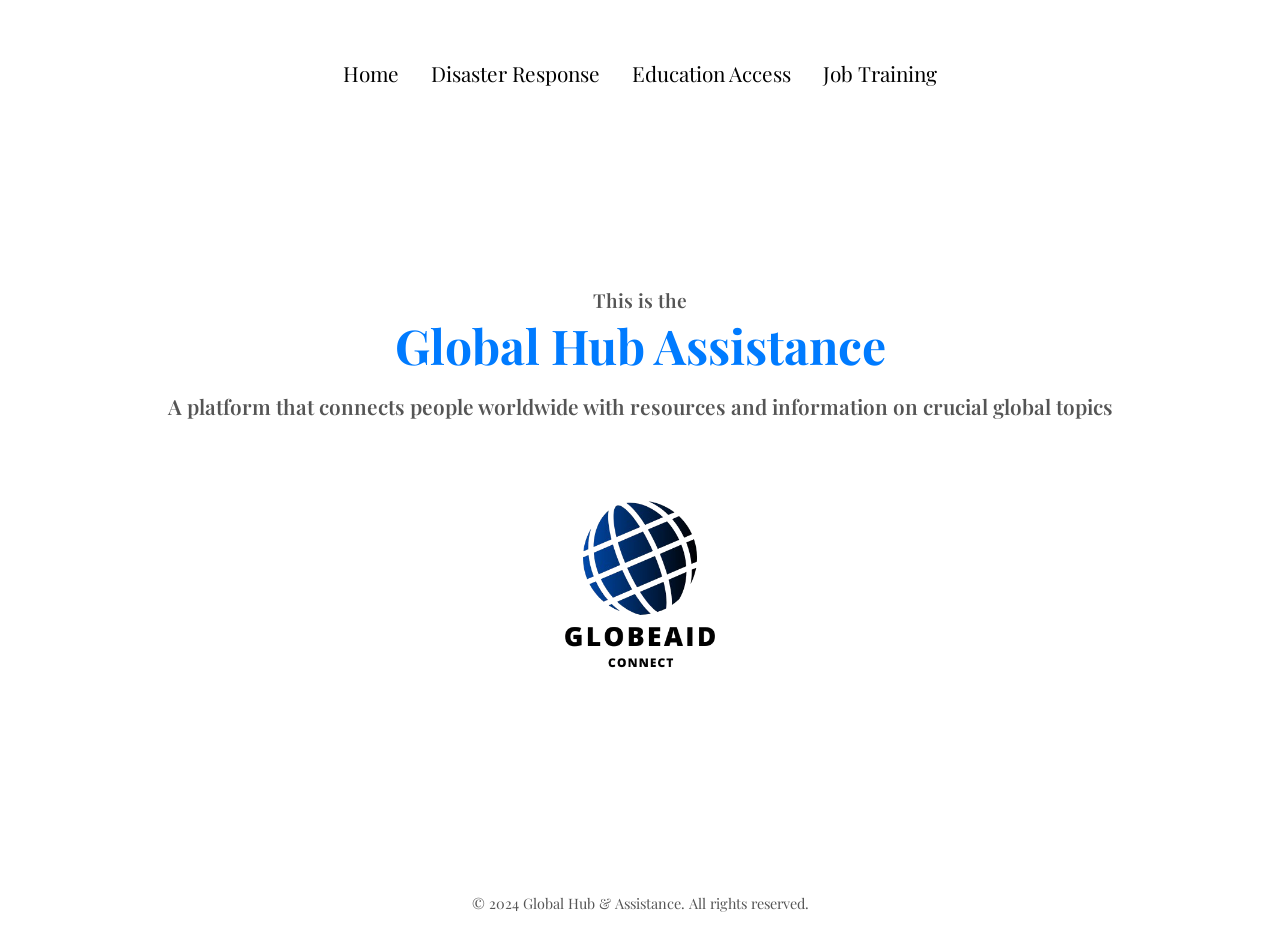
==== index.html @ 2ac79152 "recommiting" ====
<!DOCTYPE html>
<html lang="en">
<head>
    <meta charset="UTF-8">
    <meta name="viewport" content="width=device-width, initial-scale=1.0">
    <title>Global Knowledge and Assistance Hub</title>
    <link rel="stylesheet" href="style.css"/>
    <link rel="stylesheet" href="mediaqueries.css"/>
</head>

<body>
   <nav id="desktop-nav">
       <!-- List of my pages that are gonna get linked -->
       <div>
            <ul class="nav-links">
                <li><a href="index.html">Home</a></li>
                <li><a href="disaster-response.html">Disaster Response</a></li>
                <li><a href="education-access.html">Education Access</a></li>
                <li><a href="job-training.html">Job Training</a></li>
            </ul>
       </div>
   </nav>

   <section id="home">
        <div class="section_text">
            <p class="section_text_p1"> This is the </p>
            <h1 class="title"> Global Hub Assistance </h1>
            <p class="section_text_p2"> A platform that connects people worldwide with resources and information on crucial global topics </p>
            <div class="logo">
            <img
                src="./assets/Global_Hub_Logo.png"
                alt="Logo of Global Hub"
            /> 
            </div>
        </div>
    </section>

    <footer>
        <p>&copy; 2024 Global Hub & Assistance. All rights reserved.</p>
    </footer>

</body>
</html>
---- style.css ----
/* GENERAL */


@import url('https://fonts.googleapis.com/css2?family=Playfair+Display:ital,wght@0,400..900;1,400..900&display=swap');

/* Removes default margin and padding */
* {
   margin: 0;
   padding: 0;
}


body {
    font-family: "Playfair Display", serif;
}


html {
   scroll-behavior: smooth;
}


p {
   color:rgb(85,85,85);
}


/* TRANSITIONS */


a,
.btn {
   transition: all 300ms ease;
}


/* DESKTOP NAV */


nav,
.nav-links {
   display: flex;
}


nav {
   justify-content: space-around;
   align-items: center;
   height: 17vh;
}


/* Used to make gap between words/ pages */
.nav-links {
   gap: 2rem;
   list-style: none;
   font-size: 1.3rem;
   display: flex;
   margin: 0;
   padding: 0;
}


.nav-links li {
   position: relative; /* Required for dropdown positioning */
}


/* Removes underline and color of the words*/


a {
   color: black;
   text-decoration: none;
   text-decoration: white;
}


/* Used for when you click on the words
Links are styled to be clean (no underline)
with hover effects adding an underline with a custom color */


a:hover {
   color: grey;
   text-decoration: underline;
   text-underline-offset: 1rem;
   text-decoration-color: rgb(181,181,181);
}


.nav-links a:hover {
   color: black;
}

/* SECTIONS */


section {
    padding-top: 4wh;
    height: 96wh;
    margin: 0 10rem;
    box-sizing: border-box;
    min-height: fit-content;
}
 
 
.section-container {
    display: flex;
}
 
 
 /* HOME SECTION */
 
 
#home {
    display: flex;
    justify-content: center;
    gap: 5rem;
    height: 80vh;
}
 
.section_text {
    align-self: center;
    flex-direction: column; /* Ensures content stacks vertically */
    align-items: center;    /* Centers content horizontally */
    text-align: center;
}
 
 
.section_text p {
    font-weight: 600;
}
 
 
.section_text_p1 {
    text-align: center;
    font-size: 1.20rem;
}

.section_text_p2 {
    font-size: 1.30rem;
    margin-bottom: 1rem;
} 
 
 
.title {
    font-size: 3rem;
    text-align: center;
}

.logo {
    margin-top: 1rem; /* Adds space between text and logo */
    align-self: center;
}

.logo img {
    width: 300px;
    height: auto;
}
 
 
.logo-hover {
    cursor: default;
}

/* Headings */
h1 {
    color: #007bff;
    font-size: 24px;
    margin-bottom: 15px;
}

h2 {
    color: #0056b3;
    font-size: 20px;
    margin-bottom: 10px;
}

/* List Styling */
ul {
    list-style-type: disc;
    margin-left: 20px;
}

ul li {
    margin-bottom: 8px;
}

/* Map Styling */
#map {
    margin-top: 20px;
    border: 2px solid #ddd;
    border-radius: 8px;
    box-shadow: 0 2px 4px rgba(0, 0, 0, 0.1);
}

h3 {
    color: #0077ff;
}

/* Section Styles */
.ea_intro {
    background-color: #e6f7ff;
    padding: 20px;
    border-radius: 8px;
    margin-bottom: 20px;
}

.scholarship-type {
    margin-bottom: 20px;
}

.scholarship-type h3 {
    font-size: 1.5em;
    margin-bottom: 10px;
}

footer {
    color: black;
    padding: 20px;
    text-align: center;
    font-size: 0.9em;
}

header {
    text-align: center;  /* Centers the text */
    display: flex;  /* Enables flexbox */
    flex-direction: column;  /* Aligns items vertically */
    justify-content: center;  /* Centers items vertically */
    align-items: center;  /* Centers items horizontally */
    padding: 20px;
    margin: 20px auto;
    background-color: #ffffff;
    max-width: 1200px;
    border-radius: 8px;
    box-shadow: 0 0 10px rgba(0, 0, 0, 0.1);
}

header h1 {
    margin-bottom: 10px;
}

header p {
    font-size: 1.2em;
}

.platforms-section {
    margin-bottom: 30px;
}

.platform {
    background-color: #fff;
    margin: 10px 0;
    padding: 20px;
    border: 1px solid #ddd;
    border-radius: 8px;
    box-shadow: 0 2px 4px rgba(0,0,0,0.1);
}

.platform h3 {
    color: #2980b9;
    font-size: 1.2em;
}

.platform p {
    font-size: 1em;
    margin-bottom: 15px;
}

.platform a {
    text-decoration: none;
    color: #2980b9;
    font-weight: bold;
}

.platform a:hover {
    text-decoration: underline;
}

.faq-container {
    max-width: 800px;
    margin: 50px auto;
    padding: 20px;
    background-color: #fff;
    border-radius: 8px;
    box-shadow: 0 4px 6px rgba(0, 0, 0, 0.1);
}

.faq-item {
    margin-bottom: 15px;
    border-bottom: 1px solid #ddd;
}

.faq-question {
    width: 100%;
    padding: 15px;
    background-color: #2980b9;
    color: #fff;
    font-size: 1.1em;
    text-align: left;
    border: none;
    cursor: pointer;
    border-radius: 8px;
    transition: background-color 0.3s ease;
}

.faq-question:hover {
    background-color: #3498db;
}

.faq-answer {
    display: none;
    padding: 15px;
    background-color: #ecf0f1;
    border-radius: 8px;
    margin-top: 10px;
    max-height: 0;
    overflow: hidden;
    transition: max-height 0.3s ease-out;
}

.faq-answer.show {
    max-height: 200px;
    display: block;
}

.faq-answer p {
    margin: 0;
}

section p.success {
    font-style: italic;
    color: #0077cc;
}

/* FAQ Section */
section ul.faq {
    padding-left: 20px;
}

section ul.faq li {
    margin-bottom: 10px;
}

section ul.faq li strong {
    font-weight: bold;
}

/* General Button Styling */
button {
    background-color: #0044cc;
    color: white;
    border: none;
    padding: 10px 20px;
    border-radius: 5px;
    cursor: pointer;
    font-size: 1rem;
}

button:hover {
    background-color: #0033aa;
}
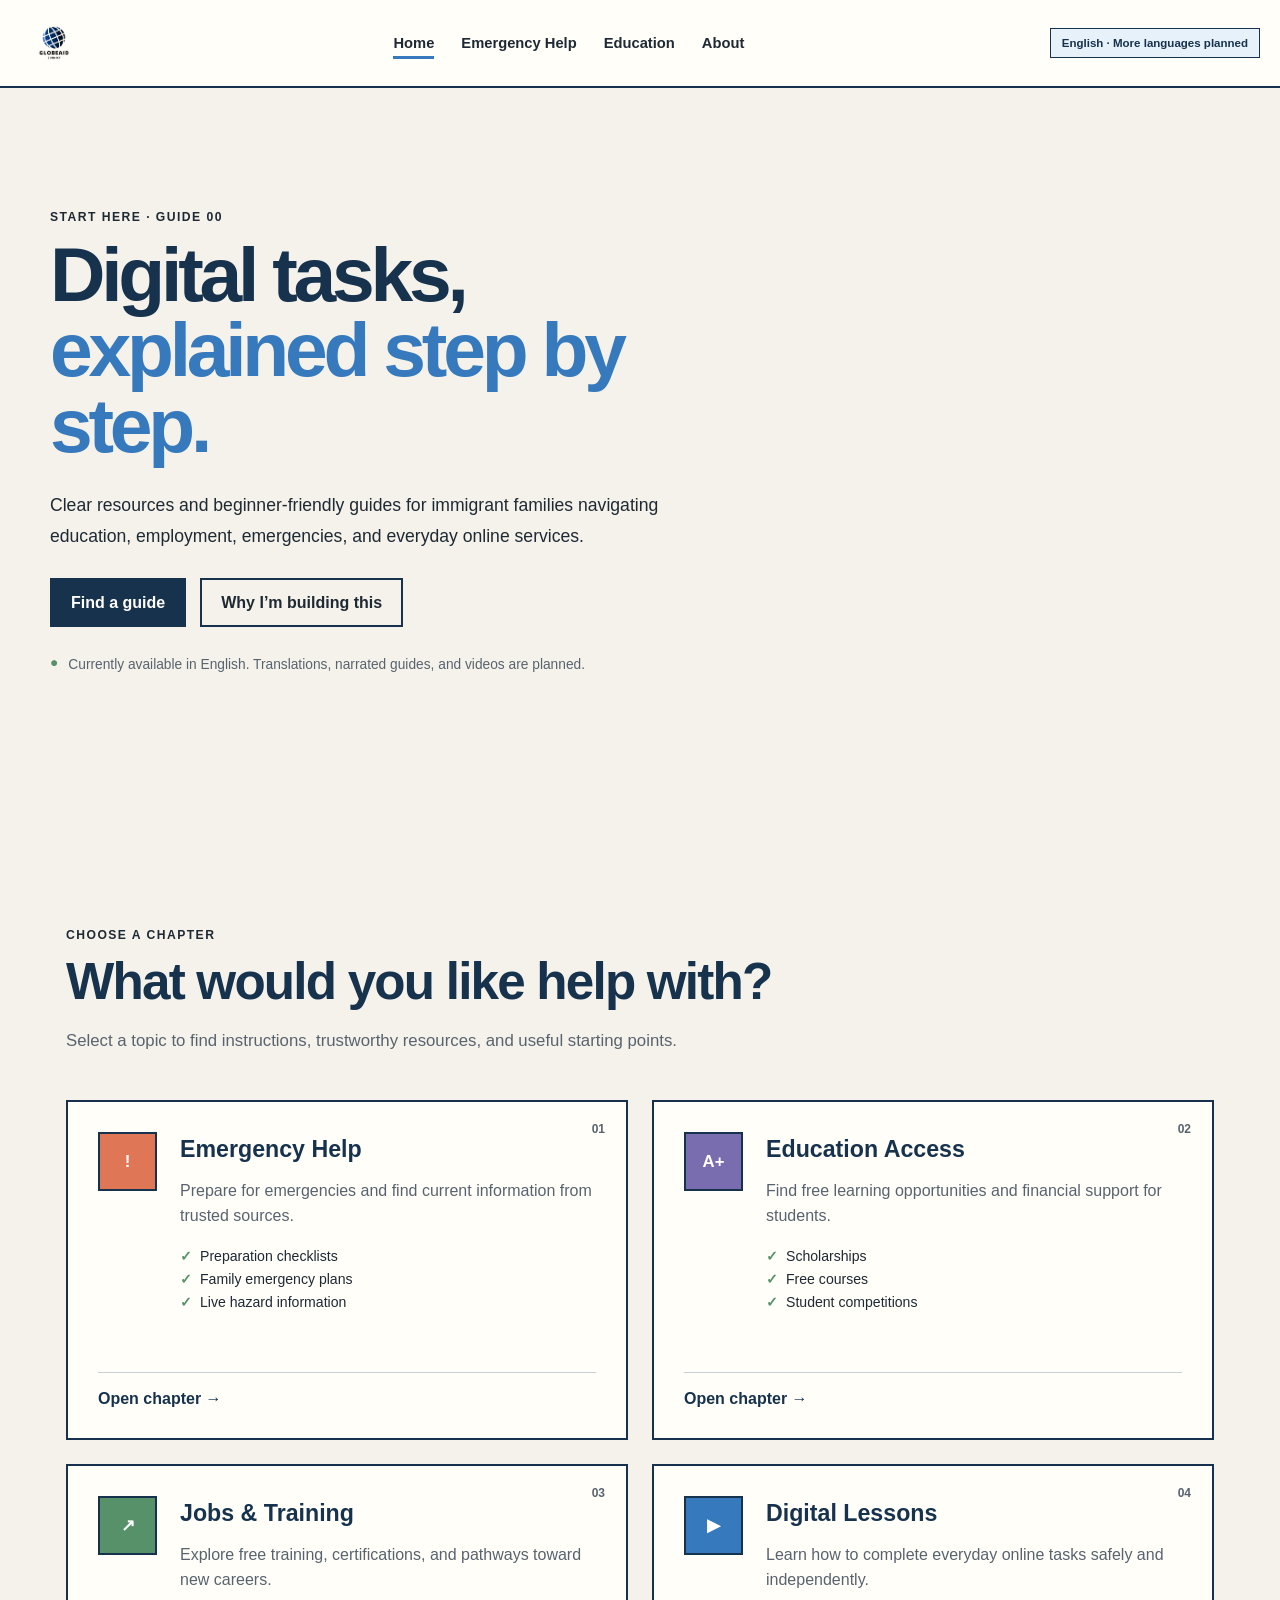
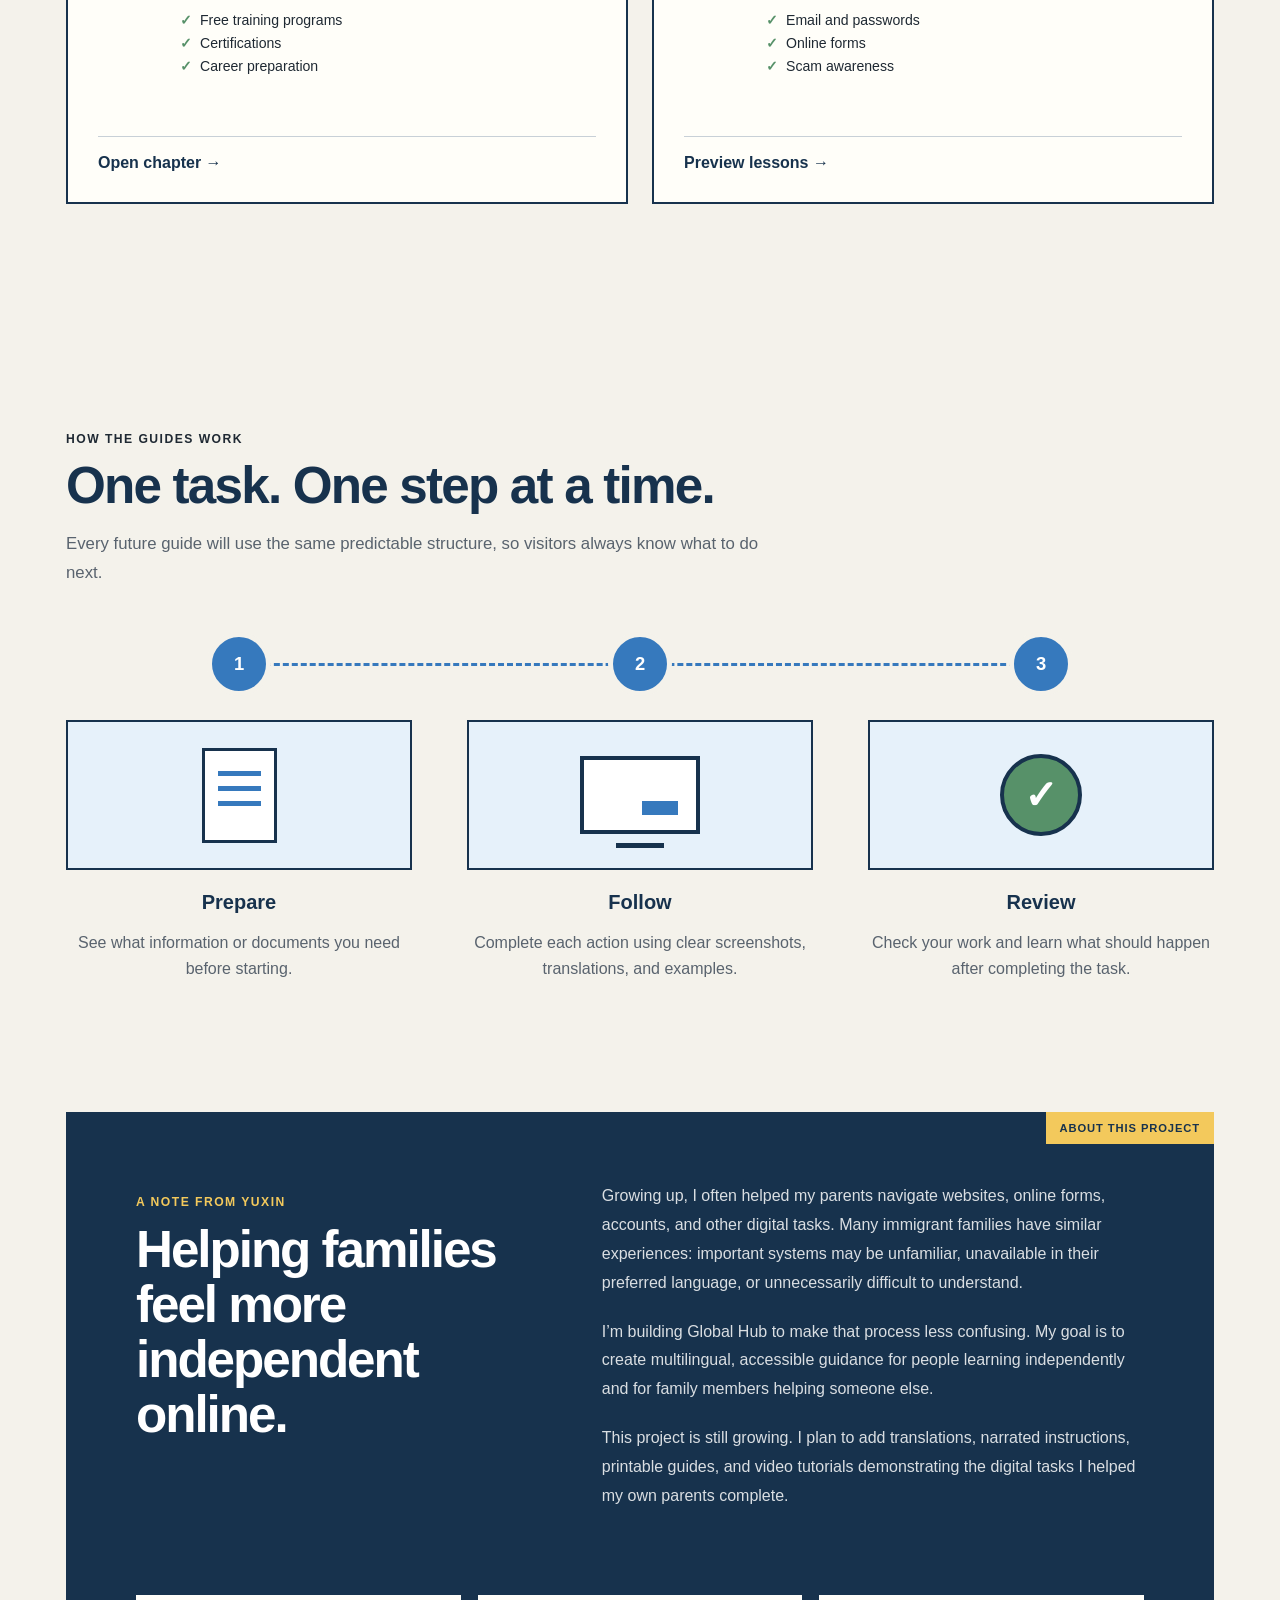
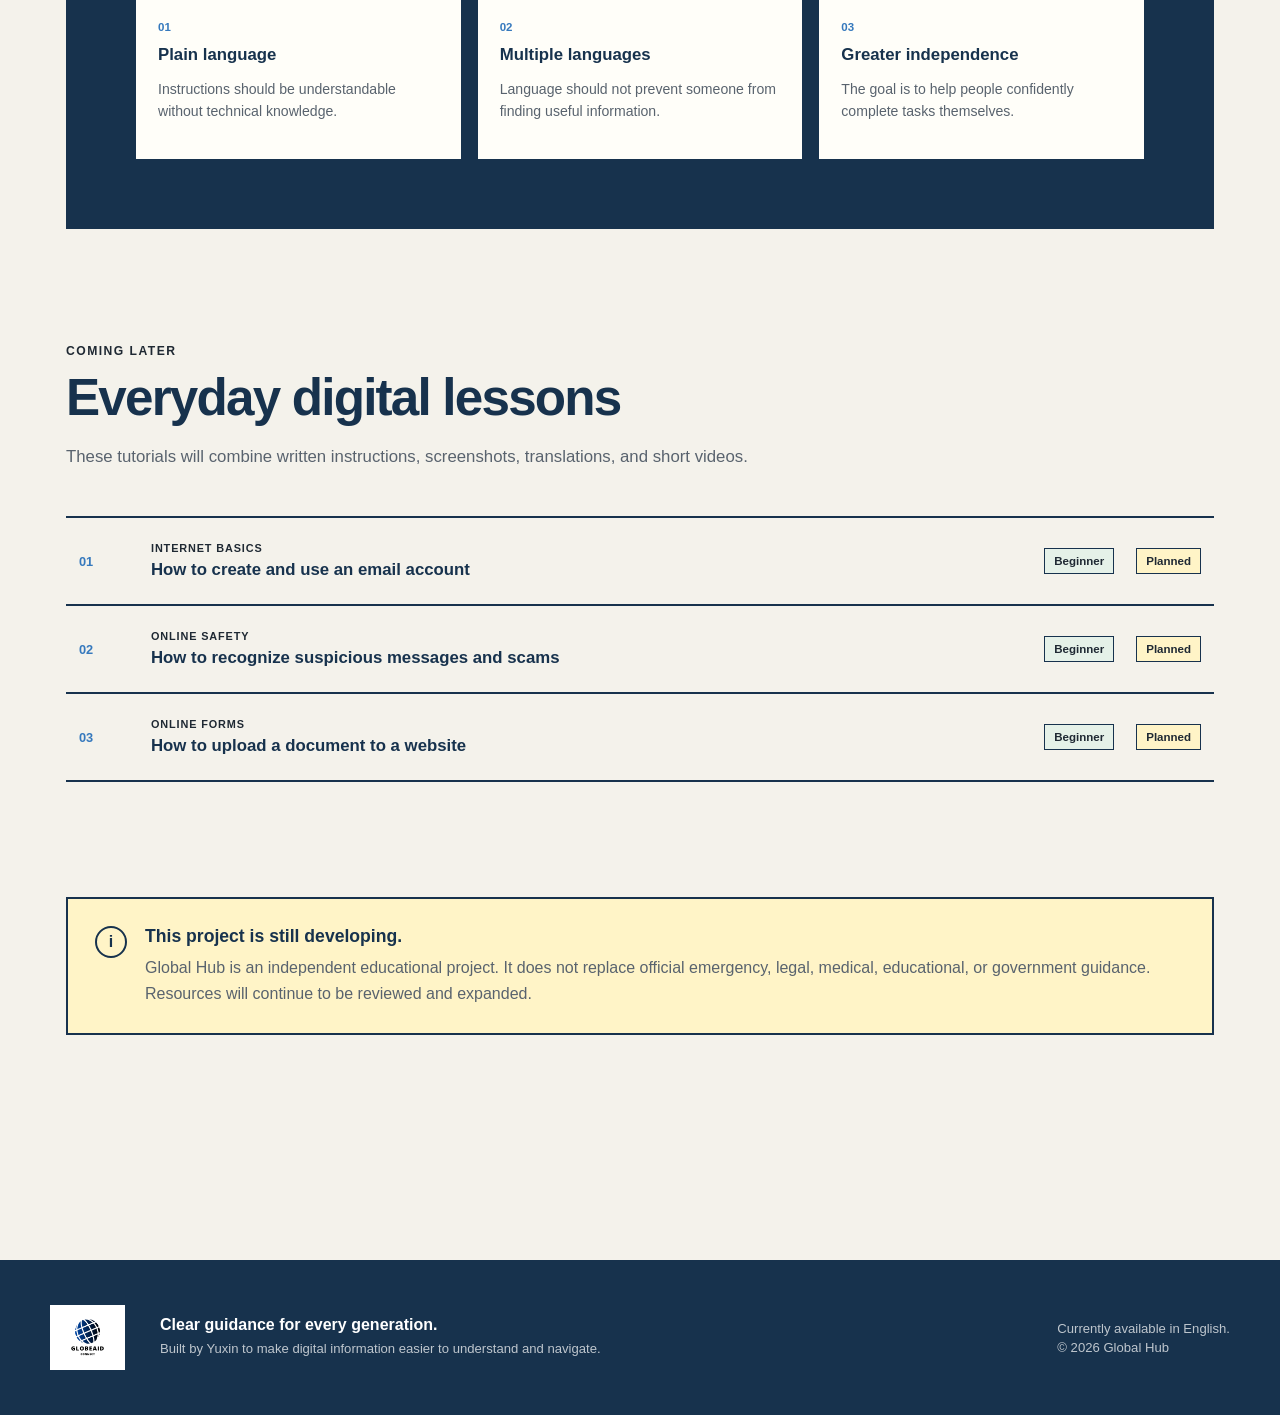
==== commit d377449b: "Finished" ====
--- a/index.html
+++ b/index.html
@@ -1,43 +1,468 @@
 <!DOCTYPE html>
 <html lang="en">
 <head>
-    <meta charset="UTF-8">
-    <meta name="viewport" content="width=device-width, initial-scale=1.0">
-    <title>Global Knowledge and Assistance Hub</title>
-    <link rel="stylesheet" href="style.css"/>
-    <link rel="stylesheet" href="mediaqueries.css"/>
+  <meta charset="UTF-8">
+
+  <meta
+    name="viewport"
+    content="width=device-width, initial-scale=1.0"
+  >
+
+  <meta
+    name="description"
+    content="Clear, multilingual digital guidance and resources for immigrant and low-income families."
+  >
+
+  <title>Global Hub | Clear Digital Guidance</title>
+
+  <link rel="stylesheet" href="./home.css">
 </head>
 
-<body>
-   <nav id="desktop-nav">
-       <!-- List of my pages that are gonna get linked -->
-       <div>
-            <ul class="nav-links">
-                <li><a href="index.html">Home</a></li>
-                <li><a href="disaster-response.html">Disaster Response</a></li>
-                <li><a href="education-access.html">Education Access</a></li>
-                <li><a href="job-training.html">Job Training</a></li>
+<body class="manual-home">
+  <!-- Navigation -->
+  <header class="site-header">
+    <nav class="manual-nav" aria-label="Main navigation">
+      <a
+        class="logo-link"
+        href="index.html"
+        aria-label="Global Hub home"
+      >
+        <img
+          src="./assets/Global_Hub_Logo.png"
+          alt="Global Hub"
+          class="nav-logo"
+        >
+      </a>
+
+      <ul class="nav-links">
+        <li>
+          <a
+            class="active-page"
+            aria-current="page"
+            href="index.html"
+          >
+            Home
+          </a>
+        </li>
+
+        <li>
+          <a href="disaster-response.html">
+            Emergency Help
+          </a>
+        </li>
+
+        <li>
+          <a href="education-access.html">
+            Education
+          </a>
+        </li>
+
+        <li>
+          <a href="#mission">
+            About
+          </a>
+        </li>
+      </ul>
+
+      <span class="language-note">
+        English · More languages planned
+      </span>
+    </nav>
+  </header>
+
+  <main>
+    <!-- Hero -->
+    <section class="manual-hero">
+      <div class="hero-content">
+        <p class="chapter-label">
+          START HERE · GUIDE 00
+        </p>
+
+        <h1>
+          Digital tasks,
+          <span>explained step by step.</span>
+        </h1>
+
+        <p class="hero-description">
+          Clear resources and beginner-friendly guides for
+          immigrant families navigating education, employment,
+          emergencies, and everyday online services.
+        </p>
+
+        <div class="hero-actions">
+          <a class="primary-button" href="#choose-help">
+            Find a guide
+          </a>
+
+          <a class="secondary-button" href="#mission">
+            Why I’m building this
+          </a>
+        </div>
+
+        <div class="availability-note">
+          <span aria-hidden="true">●</span>
+
+          <p>
+            Currently available in English. Translations,
+            narrated guides, and videos are planned.
+          </p>
+        </div>
+      </div>
+
+    <!-- Main choices -->
+    <section class="help-section" id="choose-help">
+      <header class="section-heading">
+        <p class="chapter-label">CHOOSE A CHAPTER</p>
+        <h2>What would you like help with?</h2>
+
+        <p>
+          Select a topic to find instructions, trustworthy
+          resources, and useful starting points.
+        </p>
+      </header>
+
+      <div class="chapter-grid">
+        <a
+          class="chapter-card emergency-chapter"
+          href="disaster-response.html"
+        >
+          <span class="chapter-number">01</span>
+
+          <span class="chapter-icon" aria-hidden="true">!</span>
+
+          <div>
+            <h3>Emergency Help</h3>
+
+            <p>
+              Prepare for emergencies and find current information
+              from trusted sources.
+            </p>
+
+            <ul>
+              <li>Preparation checklists</li>
+              <li>Family emergency plans</li>
+              <li>Live hazard information</li>
             </ul>
-       </div>
-   </nav>
-
-   <section id="home">
-        <div class="section_text">
-            <p class="section_text_p1"> This is the </p>
-            <h1 class="title"> Global Hub Assistance </h1>
-            <p class="section_text_p2"> A platform that connects people worldwide with resources and information on crucial global topics </p>
-            <div class="logo">
-            <img
-                src="./assets/Global_Hub_Logo.png"
-                alt="Logo of Global Hub"
-            /> 
+          </div>
+
+          <span class="chapter-link">
+            Open chapter →
+          </span>
+        </a>
+
+        <a
+          class="chapter-card education-chapter"
+          href="education-access.html"
+        >
+          <span class="chapter-number">02</span>
+
+          <span class="chapter-icon" aria-hidden="true">A+</span>
+
+          <div>
+            <h3>Education Access</h3>
+
+            <p>
+              Find free learning opportunities and financial
+              support for students.
+            </p>
+
+            <ul>
+              <li>Scholarships</li>
+              <li>Free courses</li>
+              <li>Student competitions</li>
+            </ul>
+          </div>
+
+          <span class="chapter-link">
+            Open chapter →
+          </span>
+        </a>
+
+        <a
+          class="chapter-card jobs-chapter"
+          href="job-training.html"
+        >
+          <span class="chapter-number">03</span>
+
+          <span class="chapter-icon" aria-hidden="true">↗</span>
+
+          <div>
+            <h3>Jobs & Training</h3>
+
+            <p>
+              Explore free training, certifications, and pathways
+              toward new careers.
+            </p>
+
+            <ul>
+              <li>Free training programs</li>
+              <li>Certifications</li>
+              <li>Career preparation</li>
+            </ul>
+          </div>
+
+          <span class="chapter-link">
+            Open chapter →
+          </span>
+        </a>
+
+        <a
+          class="chapter-card lessons-chapter"
+          href="#future-lessons"
+        >
+          <span class="chapter-number">04</span>
+
+          <span class="chapter-icon" aria-hidden="true">▶</span>
+
+          <div>
+            <h3>Digital Lessons</h3>
+
+            <p>
+              Learn how to complete everyday online tasks safely
+              and independently.
+            </p>
+
+            <ul>
+              <li>Email and passwords</li>
+              <li>Online forms</li>
+              <li>Scam awareness</li>
+            </ul>
+          </div>
+
+          <span class="chapter-link">
+            Preview lessons →
+          </span>
+        </a>
+      </div>
+    </section>
+
+    <!-- How it works -->
+    <section class="process-section">
+      <header class="section-heading">
+        <p class="chapter-label">HOW THE GUIDES WORK</p>
+        <h2>One task. One step at a time.</h2>
+
+        <p>
+          Every future guide will use the same predictable
+          structure, so visitors always know what to do next.
+        </p>
+      </header>
+
+      <ol class="process-list">
+        <li>
+          <span class="process-number">1</span>
+
+          <div class="process-illustration" aria-hidden="true">
+            <div class="simple-document">
+              <span></span>
+              <span></span>
+              <span></span>
             </div>
-        </div>
+          </div>
+
+          <h3>Prepare</h3>
+
+          <p>
+            See what information or documents you need before
+            starting.
+          </p>
+        </li>
+
+        <li>
+          <span class="process-number">2</span>
+
+          <div class="process-illustration" aria-hidden="true">
+            <div class="simple-screen">
+              <span class="screen-button"></span>
+            </div>
+          </div>
+
+          <h3>Follow</h3>
+
+          <p>
+            Complete each action using clear screenshots,
+            translations, and examples.
+          </p>
+        </li>
+
+        <li>
+          <span class="process-number">3</span>
+
+          <div class="process-illustration" aria-hidden="true">
+            <div class="simple-check">✓</div>
+          </div>
+
+          <h3>Review</h3>
+
+          <p>
+            Check your work and learn what should happen after
+            completing the task.
+          </p>
+        </li>
+      </ol>
     </section>
 
-    <footer>
-        <p>&copy; 2024 Global Hub & Assistance. All rights reserved.</p>
-    </footer>
-
+    <!-- Mission -->
+    <section class="mission-section" id="mission">
+      <div class="mission-marker" aria-hidden="true">
+        ABOUT THIS PROJECT
+      </div>
+
+      <div class="mission-heading">
+        <p class="chapter-label">A NOTE FROM YUXIN</p>
+
+        <h2>
+          Helping families feel more independent online.
+        </h2>
+      </div>
+
+      <div class="mission-copy">
+        <p>
+          Growing up, I often helped my parents navigate websites,
+          online forms, accounts, and other digital tasks. Many
+          immigrant families have similar experiences: important
+          systems may be unfamiliar, unavailable in their preferred
+          language, or unnecessarily difficult to understand.
+        </p>
+
+        <p>
+          I’m building Global Hub to make that process less
+          confusing. My goal is to create multilingual, accessible
+          guidance for people learning independently and for family
+          members helping someone else.
+        </p>
+
+        <p>
+          This project is still growing. I plan to add translations,
+          narrated instructions, printable guides, and video
+          tutorials demonstrating the digital tasks I helped my own
+          parents complete.
+        </p>
+      </div>
+
+      <div class="mission-values">
+        <article>
+          <span>01</span>
+          <h3>Plain language</h3>
+          <p>
+            Instructions should be understandable without technical
+            knowledge.
+          </p>
+        </article>
+
+        <article>
+          <span>02</span>
+          <h3>Multiple languages</h3>
+          <p>
+            Language should not prevent someone from finding useful
+            information.
+          </p>
+        </article>
+
+        <article>
+          <span>03</span>
+          <h3>Greater independence</h3>
+          <p>
+            The goal is to help people confidently complete tasks
+            themselves.
+          </p>
+        </article>
+      </div>
+    </section>
+
+    <!-- Future digital lessons -->
+    <section class="lessons-section" id="future-lessons">
+      <header class="section-heading">
+        <p class="chapter-label">COMING LATER</p>
+        <h2>Everyday digital lessons</h2>
+
+        <p>
+          These tutorials will combine written instructions,
+          screenshots, translations, and short videos.
+        </p>
+      </header>
+
+      <div class="lesson-list">
+        <article class="lesson-row">
+          <span class="lesson-number">01</span>
+
+          <div>
+            <p class="lesson-category">INTERNET BASICS</p>
+            <h3>How to create and use an email account</h3>
+          </div>
+
+          <span class="lesson-level">Beginner</span>
+          <span class="coming-soon">Planned</span>
+        </article>
+
+        <article class="lesson-row">
+          <span class="lesson-number">02</span>
+
+          <div>
+            <p class="lesson-category">ONLINE SAFETY</p>
+            <h3>How to recognize suspicious messages and scams</h3>
+          </div>
+
+          <span class="lesson-level">Beginner</span>
+          <span class="coming-soon">Planned</span>
+        </article>
+
+        <article class="lesson-row">
+          <span class="lesson-number">03</span>
+
+          <div>
+            <p class="lesson-category">ONLINE FORMS</p>
+            <h3>How to upload a document to a website</h3>
+          </div>
+
+          <span class="lesson-level">Beginner</span>
+          <span class="coming-soon">Planned</span>
+        </article>
+      </div>
+    </section>
+
+    <!-- Transparency -->
+    <aside class="project-notice">
+      <span class="notice-icon" aria-hidden="true">i</span>
+
+      <div>
+        <h2>This project is still developing.</h2>
+
+        <p>
+          Global Hub is an independent educational project. It does
+          not replace official emergency, legal, medical,
+          educational, or government guidance. Resources will
+          continue to be reviewed and expanded.
+        </p>
+      </div>
+    </aside>
+  </main>
+
+  <footer class="site-footer">
+    <a
+      class="footer-logo"
+      href="index.html"
+      aria-label="Return to Global Hub home"
+    >
+      <img
+        src="./assets/Global_Hub_Logo.png"
+        alt="Global Hub"
+      >
+    </a>
+
+    <div class="footer-message">
+      <strong>Clear guidance for every generation.</strong>
+
+      <p>
+        Built by Yuxin to make digital information easier to
+        understand and navigate.
+      </p>
+    </div>
+
+    <div class="footer-details">
+      <p>Currently available in English.</p>
+      <p>&copy; 2026 Global Hub</p>
+    </div>
+  </footer>
 </body>
 </html>
--- a/home.css
+++ b/home.css
@@ -0,0 +1,1099 @@
+/* GLOBAL HUB — INSTRUCTION MANUAL HOMEPAGE */
+
+.manual-home {
+  --navy: #17324d;
+  --blue: #3679bd;
+  --blue-light: #e6f1fa;
+  --paper: #fffef9;
+  --background: #f4f2eb;
+  --ink: #1f2933;
+  --muted: #59636e;
+  --line: #17324d;
+  --yellow: #f3c95c;
+  --yellow-light: #fff4c7;
+  --orange: #df7655;
+  --green: #579169;
+  --green-light: #e5f1e8;
+  --purple: #796caf;
+  --purple-light: #eeeaf8;
+
+  margin: 0;
+  min-height: 100vh;
+
+  color: var(--ink);
+  background: var(--background);
+
+  font-family:
+    Inter, Arial, Helvetica, sans-serif;
+}
+
+/* Override old global styles */
+
+.manual-home *,
+.manual-home *::before,
+.manual-home *::after {
+  box-sizing: border-box;
+}
+
+.manual-home p {
+  color: inherit;
+}
+
+.manual-home section {
+  width: auto;
+  height: auto;
+  min-height: 0;
+
+  margin: 0;
+  padding: 0;
+}
+
+.manual-home h1,
+.manual-home h2,
+.manual-home h3 {
+  color: inherit;
+}
+
+.manual-home ul,
+.manual-home ol {
+  margin: 0;
+  padding: 0;
+
+  list-style: none;
+}
+
+.manual-home a {
+  color: inherit;
+  text-decoration: none;
+}
+
+.manual-home a:hover {
+  text-decoration: none;
+}
+
+/* Header and navigation */
+
+.manual-home .site-header {
+  width: 100%;
+  max-width: none;
+
+  margin: 0;
+  padding: 0;
+
+  display: block;
+
+  background: var(--paper);
+  border: 0;
+  border-bottom: 2px solid var(--line);
+  border-radius: 0;
+  box-shadow: none;
+}
+
+.manual-nav {
+  width: min(1240px, calc(100% - 32px));
+  height: auto;
+
+  margin: 0 auto;
+  padding: 14px 0;
+
+  display: flex;
+  align-items: center;
+  justify-content: space-between;
+  gap: 25px;
+}
+
+.logo-link {
+  flex-shrink: 0;
+}
+
+.nav-logo {
+  display: block;
+
+  width: 68px;
+  height: 58px;
+
+  object-fit: contain;
+}
+
+.manual-home .nav-links {
+  display: flex;
+  align-items: center;
+  gap: 27px;
+
+  margin: 0;
+  padding: 0;
+
+  list-style: none;
+  font-size: 0.92rem;
+}
+
+.manual-home .nav-links li {
+  margin: 0;
+}
+
+.manual-home .nav-links a {
+  position: relative;
+
+  padding: 8px 0;
+
+  color: var(--ink);
+  font-weight: 700;
+}
+
+.manual-home .nav-links a::after {
+  content: "";
+
+  position: absolute;
+  right: 0;
+  bottom: 0;
+  left: 0;
+
+  height: 3px;
+
+  background: var(--blue);
+
+  transform: scaleX(0);
+  transform-origin: left;
+  transition: transform 160ms ease;
+}
+
+.manual-home .nav-links a:hover::after,
+.manual-home .nav-links a:focus-visible::after,
+.manual-home .nav-links .active-page::after {
+  transform: scaleX(1);
+}
+
+.language-note {
+  flex-shrink: 0;
+
+  padding: 8px 11px;
+
+  color: var(--navy);
+  background: var(--blue-light);
+  border: 1px solid var(--navy);
+
+  font-size: 0.72rem;
+  font-weight: 800;
+}
+
+/* Shared elements */
+
+.chapter-label {
+  margin-bottom: 13px;
+
+  color: var(--blue);
+  font-size: 0.76rem;
+  font-weight: 900;
+  letter-spacing: 0.12em;
+  text-transform: uppercase;
+}
+
+.section-heading {
+  max-width: 720px;
+  margin-bottom: 45px;
+}
+
+.section-heading h2 {
+  margin: 0 0 16px;
+
+  color: var(--navy);
+  font-size: clamp(2.1rem, 4vw, 3.8rem);
+  line-height: 1.07;
+  letter-spacing: -0.035em;
+}
+
+.section-heading > p:last-child {
+  color: var(--muted);
+  font-size: 1.05rem;
+  line-height: 1.7;
+}
+
+/* Hero */
+
+.manual-home .manual-hero {
+  width: min(1180px, calc(100% - 32px));
+
+  margin: 0 auto;
+  padding: 110px 0 125px;
+
+  display: block;
+}
+
+.hero-content h1 {
+  max-width: 730px;
+  margin: 0;
+
+  color: var(--navy);
+  font-size: clamp(3.2rem, 6vw, 5.8rem);
+  line-height: 0.98;
+  letter-spacing: -0.055em;
+}
+
+.hero-content h1 span {
+  display: block;
+  color: var(--blue);
+}
+
+.hero-description {
+  max-width: 680px;
+  margin: 27px 0;
+
+  color: var(--muted);
+  font-size: 1.1rem;
+  line-height: 1.75;
+}
+
+.hero-actions {
+  display: flex;
+  align-items: center;
+  flex-wrap: wrap;
+  gap: 14px;
+
+  margin-bottom: 28px;
+}
+
+.primary-button,
+.secondary-button {
+  display: inline-flex;
+  min-height: 49px;
+  padding: 0 19px;
+
+  align-items: center;
+  justify-content: center;
+
+  border: 2px solid var(--navy);
+
+  font-weight: 800;
+
+  transition:
+    color 160ms ease,
+    background 160ms ease,
+    transform 160ms ease;
+}
+
+.secondary-button {
+  color: var(--navy);
+  background: transparent;
+}
+
+.manual-home .primary-button {
+  color: white;
+  background: var(--navy);
+}
+
+.manual-home .primary-button:hover,
+.manual-home .primary-button:focus-visible {
+  color: white;
+  background: var(--blue);
+}
+
+.secondary-button:hover,
+.secondary-button:focus-visible {
+  background: var(--yellow-light);
+  transform: translateY(-2px);
+}
+
+.availability-note {
+  max-width: 580px;
+
+  display: flex;
+  align-items: flex-start;
+  gap: 10px;
+
+  color: var(--muted);
+  font-size: 0.86rem;
+}
+
+.availability-note span {
+  color: var(--green);
+}
+
+.availability-note p {
+  margin: 0;
+  line-height: 1.5;
+}
+
+/* Guide preview */
+
+.guide-preview {
+  padding: 28px;
+
+  background: var(--paper);
+  border: 2px solid var(--line);
+  box-shadow: 9px 9px 0 var(--navy);
+}
+
+.preview-header {
+  padding-bottom: 19px;
+
+  display: flex;
+  justify-content: space-between;
+  gap: 20px;
+
+  border-bottom: 2px solid var(--line);
+}
+
+.preview-category {
+  color: var(--blue);
+  font-size: 0.7rem;
+  font-weight: 900;
+  letter-spacing: 0.1em;
+}
+
+.preview-header h2 {
+  margin: 7px 0 0;
+
+  color: var(--navy);
+  font-size: 1.35rem;
+}
+
+.preview-page {
+  color: var(--muted);
+  font-size: 0.75rem;
+  font-weight: 800;
+}
+
+.preview-steps {
+  margin-block: 20px;
+}
+
+.preview-step {
+  position: relative;
+
+  padding: 15px 0;
+
+  display: grid;
+  grid-template-columns: 38px 1fr auto;
+  align-items: center;
+  gap: 13px;
+
+  border-bottom: 1px solid #cbd4dc;
+}
+
+.preview-step:last-child {
+  border-bottom: 0;
+}
+
+.step-number {
+  display: grid;
+  width: 34px;
+  height: 34px;
+
+  place-items: center;
+
+  color: var(--navy);
+  background: white;
+  border: 2px solid var(--navy);
+  border-radius: 50%;
+
+  font-weight: 900;
+}
+
+.active-step .step-number {
+  color: white;
+  background: var(--green);
+}
+
+.preview-step strong {
+  color: var(--navy);
+  font-size: 0.92rem;
+}
+
+.preview-step p {
+  margin: 4px 0 0;
+
+  color: var(--muted);
+  font-size: 0.8rem;
+}
+
+.step-status {
+  color: var(--green);
+  font-weight: 900;
+}
+
+.preview-tip {
+  padding: 14px;
+
+  display: flex;
+  align-items: flex-start;
+  gap: 11px;
+
+  background: var(--yellow-light);
+  border-left: 5px solid var(--yellow);
+}
+
+.tip-icon {
+  display: grid;
+  width: 23px;
+  height: 23px;
+  flex-shrink: 0;
+
+  place-items: center;
+
+  color: var(--navy);
+  border: 2px solid var(--navy);
+  border-radius: 50%;
+
+  font-size: 0.75rem;
+  font-weight: 900;
+}
+
+.preview-tip p {
+  margin: 0;
+
+  color: var(--navy);
+  font-size: 0.8rem;
+  line-height: 1.5;
+}
+
+/* Help chapters */
+
+.manual-home .help-section {
+  margin-top: 140px;
+
+  padding: 100px max(16px, calc((100% - 1180px) / 2));
+}
+
+.chapter-grid {
+  display: grid;
+  grid-template-columns: repeat(2, 1fr);
+  gap: 24px;
+}
+
+.chapter-card {
+  position: relative;
+
+  min-height: 340px;
+  padding: 30px;
+
+  display: grid;
+  grid-template-columns: auto 1fr;
+  grid-template-rows: 1fr auto;
+  gap: 0 23px;
+
+  background: var(--paper);
+  border: 2px solid var(--line);
+
+  transition:
+    transform 170ms ease,
+    box-shadow 170ms ease;
+}
+
+.chapter-card:hover,
+.chapter-card:focus-visible {
+  color: inherit;
+
+  box-shadow: 7px 8px 0 var(--navy);
+  transform: translate(-3px, -3px);
+}
+
+.chapter-number {
+  position: absolute;
+  top: 20px;
+  right: 21px;
+
+  color: var(--muted);
+  font-size: 0.75rem;
+  font-weight: 900;
+}
+
+.chapter-icon {
+  display: grid;
+  width: 59px;
+  height: 59px;
+
+  place-items: center;
+
+  color: white;
+  border: 2px solid var(--line);
+
+  font-size: 1.05rem;
+  font-weight: 900;
+}
+
+.emergency-chapter .chapter-icon {
+  background: var(--orange);
+}
+
+.education-chapter .chapter-icon {
+  background: var(--purple);
+}
+
+.jobs-chapter .chapter-icon {
+  background: var(--green);
+}
+
+.lessons-chapter .chapter-icon {
+  background: var(--blue);
+}
+
+.chapter-card h3 {
+  margin: 4px 0 11px;
+
+  color: var(--navy);
+  font-size: 1.45rem;
+}
+
+.chapter-card p {
+  color: var(--muted);
+  line-height: 1.55;
+}
+
+.chapter-card ul {
+  margin-top: 19px;
+
+  color: var(--ink);
+  font-size: 0.88rem;
+}
+
+.chapter-card li {
+  margin-bottom: 7px;
+}
+
+.chapter-card li::before {
+  content: "✓";
+
+  margin-right: 8px;
+
+  color: var(--green);
+  font-weight: 900;
+}
+
+.chapter-link {
+  grid-column: 1 / -1;
+
+  margin-top: 25px;
+  padding-top: 17px;
+
+  color: var(--navy);
+  border-top: 1px solid #c8d0d7;
+
+  font-weight: 900;
+}
+
+/* Process */
+
+.manual-home .process-section {
+  width: min(1180px, calc(100% - 32px));
+
+  margin: 0 auto;
+  padding: 115px 0;
+}
+
+.process-list {
+  position: relative;
+
+  display: grid;
+  grid-template-columns: repeat(3, 1fr);
+  gap: 55px;
+}
+
+.process-list::before {
+  content: "";
+
+  position: absolute;
+  z-index: -1;
+
+  top: 31px;
+  right: 15%;
+  left: 15%;
+
+  border-top: 3px dashed var(--blue);
+}
+
+.process-list > li {
+  position: relative;
+
+  text-align: center;
+}
+
+.process-number {
+  display: grid;
+  width: 64px;
+  height: 64px;
+
+  place-items: center;
+
+  margin: 0 auto 24px;
+
+  color: white;
+  background: var(--blue);
+  border: 5px solid var(--background);
+  border-radius: 50%;
+
+  font-size: 1.15rem;
+  font-weight: 900;
+}
+
+.process-illustration {
+  height: 150px;
+
+  display: grid;
+  place-items: center;
+
+  margin-bottom: 21px;
+
+  background: var(--blue-light);
+  border: 2px solid var(--line);
+}
+
+.process-list h3 {
+  margin-bottom: 9px;
+
+  color: var(--navy);
+  font-size: 1.25rem;
+}
+
+.process-list p {
+  color: var(--muted);
+  line-height: 1.6;
+}
+
+.simple-document {
+  width: 75px;
+  height: 95px;
+  padding: 20px 13px;
+
+  background: white;
+  border: 3px solid var(--navy);
+}
+
+.simple-document span {
+  display: block;
+  height: 5px;
+
+  margin-bottom: 10px;
+
+  background: var(--blue);
+}
+
+.simple-screen {
+  position: relative;
+
+  width: 120px;
+  height: 78px;
+
+  background: white;
+  border: 4px solid var(--navy);
+}
+
+.simple-screen::after {
+  content: "";
+
+  position: absolute;
+
+  bottom: -18px;
+  left: 50%;
+
+  width: 48px;
+
+  border-bottom: 5px solid var(--navy);
+
+  transform: translateX(-50%);
+}
+
+.screen-button {
+  position: absolute;
+
+  right: 18px;
+  bottom: 15px;
+
+  width: 36px;
+  height: 14px;
+
+  background: var(--blue);
+}
+
+.simple-check {
+  display: grid;
+  width: 82px;
+  height: 82px;
+
+  place-items: center;
+
+  color: white;
+  background: var(--green);
+  border: 4px solid var(--navy);
+  border-radius: 50%;
+
+  font-size: 2.5rem;
+  font-weight: 900;
+}
+
+/* Mission */
+
+.manual-home .mission-section {
+  position: relative;
+
+  width: min(1180px, calc(100% - 32px));
+
+  margin: 0 auto 115px;
+  padding: 70px;
+
+  display: grid;
+  grid-template-columns: 0.85fr 1.15fr;
+  gap: 65px;
+
+  color: white;
+  background: var(--navy);
+}
+
+.mission-marker {
+  position: absolute;
+
+  top: 0;
+  right: 0;
+  padding: 10px 14px;
+
+  color: var(--navy);
+  background: var(--yellow);
+
+  font-size: 0.7rem;
+  font-weight: 900;
+  letter-spacing: 0.08em;
+}
+
+.mission-section .chapter-label {
+  color: var(--yellow);
+}
+
+.mission-heading h2 {
+  margin: 0;
+
+  color: white;
+  font-size: clamp(2.3rem, 4vw, 4rem);
+  line-height: 1.08;
+  letter-spacing: -0.04em;
+}
+
+.mission-copy p {
+  margin: 0 0 20px;
+
+  color: rgba(255, 255, 255, 0.84);
+  line-height: 1.8;
+}
+
+.mission-values {
+  grid-column: 1 / -1;
+
+  display: grid;
+  grid-template-columns: repeat(3, 1fr);
+  gap: 17px;
+}
+
+.mission-values article {
+  padding: 22px;
+
+  color: var(--ink);
+  background: var(--paper);
+}
+
+.mission-values span {
+  color: var(--blue);
+  font-size: 0.72rem;
+  font-weight: 900;
+}
+
+.mission-values h3 {
+  margin: 10px 0;
+
+  color: var(--navy);
+  font-size: 1.05rem;
+}
+
+.mission-values p {
+  color: var(--muted);
+  font-size: 0.88rem;
+  line-height: 1.55;
+}
+
+/* Future lessons */
+
+.manual-home .lessons-section {
+  width: min(1180px, calc(100% - 32px));
+
+  margin: 0 auto;
+  padding-bottom: 115px;
+}
+
+.lesson-list {
+  border-top: 2px solid var(--line);
+}
+
+.lesson-row {
+  padding: 24px 13px;
+
+  display: grid;
+  grid-template-columns: 50px 1fr auto auto;
+  align-items: center;
+  gap: 22px;
+
+  border-bottom: 2px solid var(--line);
+}
+
+.lesson-row:hover {
+  background: var(--blue-light);
+}
+
+.lesson-number {
+  color: var(--blue);
+  font-size: 0.8rem;
+  font-weight: 900;
+}
+
+.lesson-category {
+  margin: 0 0 6px;
+
+  color: var(--blue);
+  font-size: 0.68rem;
+  font-weight: 900;
+  letter-spacing: 0.08em;
+}
+
+.lesson-row h3 {
+  margin: 0;
+
+  color: var(--navy);
+  font-size: 1.05rem;
+}
+
+.lesson-level,
+.coming-soon {
+  padding: 6px 9px;
+
+  border: 1px solid var(--navy);
+
+  font-size: 0.72rem;
+  font-weight: 800;
+}
+
+.lesson-level {
+  background: var(--green-light);
+}
+
+.coming-soon {
+  background: var(--yellow-light);
+}
+
+/* Project notice */
+
+.project-notice {
+  width: min(1180px, calc(100% - 32px));
+
+  margin: 0 auto 100px;
+  padding: 27px;
+
+  display: flex;
+  align-items: flex-start;
+  gap: 18px;
+
+  background: var(--yellow-light);
+  border: 2px solid var(--line);
+}
+
+.notice-icon {
+  display: grid;
+  width: 32px;
+  height: 32px;
+  flex-shrink: 0;
+
+  place-items: center;
+
+  color: var(--navy);
+  border: 2px solid var(--navy);
+  border-radius: 50%;
+
+  font-weight: 900;
+}
+
+.project-notice h2 {
+  margin: 0 0 8px;
+
+  color: var(--navy);
+  font-size: 1.1rem;
+}
+
+.project-notice p {
+  margin: 0;
+
+  color: var(--muted);
+  line-height: 1.6;
+}
+
+/* Footer */
+
+.manual-home .site-footer {
+  padding: 45px max(16px, calc((100% - 1180px) / 2));
+
+  display: grid;
+  grid-template-columns: auto 1fr auto;
+  align-items: center;
+  gap: 35px;
+
+  color: white;
+  background: var(--navy);
+}
+
+.footer-logo img {
+  display: block;
+
+  width: 75px;
+  height: 65px;
+
+  object-fit: contain;
+
+  background: white;
+}
+
+.footer-message strong {
+  display: block;
+  margin-bottom: 7px;
+}
+
+.footer-message p,
+.footer-details p {
+  margin: 4px 0;
+
+  color: rgba(255, 255, 255, 0.72);
+  font-size: 0.82rem;
+}
+
+/* Keyboard accessibility */
+
+.manual-home a:focus-visible {
+  outline: 3px solid var(--yellow);
+  outline-offset: 4px;
+}
+
+/* Tablet */
+
+@media (max-width: 1000px) {
+  .language-note {
+    display: none;
+  }
+
+  .manual-home .manual-hero {
+    grid-template-columns: 1fr;
+  }
+
+  .guide-preview {
+    max-width: 650px;
+  }
+
+  .chapter-grid {
+    grid-template-columns: 1fr;
+  }
+
+  .chapter-card {
+    min-height: 0;
+  }
+}
+
+/* Mobile */
+
+@media (max-width: 750px) {
+  .manual-nav {
+    align-items: flex-start;
+    flex-direction: column;
+  }
+
+  .nav-logo {
+    width: 58px;
+    height: 50px;
+  }
+
+  .manual-home .nav-links {
+    width: 100%;
+    padding-bottom: 8px;
+
+    overflow-x: auto;
+    gap: 20px;
+
+    white-space: nowrap;
+  }
+
+  .manual-home .manual-hero {
+    padding-block: 65px 80px;
+  }
+
+  .hero-content h1 {
+    font-size: clamp(2.8rem, 14vw, 4.2rem);
+  }
+
+  .hero-actions {
+    align-items: stretch;
+    flex-direction: column;
+  }
+
+  .primary-button,
+  .secondary-button {
+    width: 100%;
+  }
+
+  .guide-preview {
+    padding: 20px;
+  }
+
+  .preview-step {
+    grid-template-columns: 35px 1fr;
+  }
+
+  .step-status {
+    display: none;
+  }
+
+  .manual-home .help-section {
+    padding-block: 75px;
+  }
+
+  .chapter-card {
+    padding: 23px;
+
+    grid-template-columns: 1fr;
+    gap: 18px;
+  }
+
+  .chapter-icon {
+    width: 50px;
+    height: 50px;
+  }
+
+  .process-list {
+    grid-template-columns: 1fr;
+    gap: 50px;
+  }
+
+  .process-list::before {
+    display: none;
+  }
+
+  .manual-home .mission-section {
+    padding: 55px 25px 30px;
+
+    grid-template-columns: 1fr;
+    gap: 35px;
+  }
+
+  .mission-values {
+    grid-template-columns: 1fr;
+  }
+
+  .lesson-row {
+    grid-template-columns: 35px 1fr;
+  }
+
+  .lesson-level,
+  .coming-soon {
+    width: fit-content;
+
+    grid-column: 2;
+  }
+
+  .manual-home .site-footer {
+    grid-template-columns: 1fr;
+  }
+
+  .footer-details {
+    margin-top: 10px;
+  }
+}
